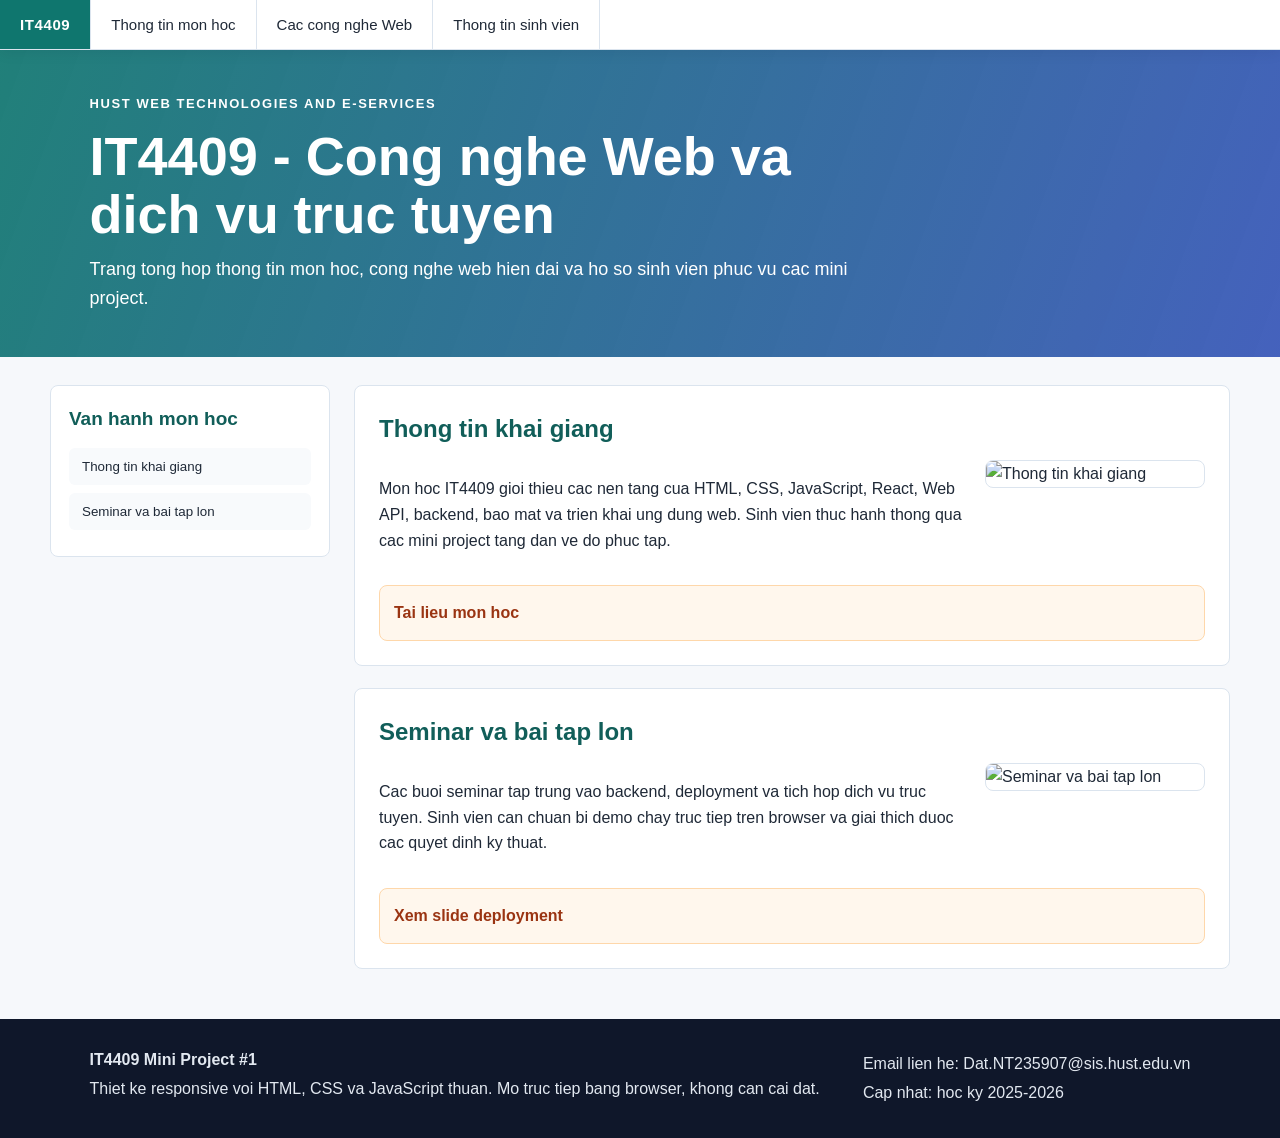
==== mini-project-1/index.html @ bc38d8d2 "Add mini projects 2 and 3 with HTML, CSS, and JavaScript functionality" ====
<!DOCTYPE html>
<html lang="vi">
<head>
  <meta charset="UTF-8">
  <meta name="viewport" content="width=device-width, initial-scale=1.0">
  <title>IT4409 - Cong nghe Web va dich vu truc tuyen</title>
  <link rel="stylesheet" href="styles.css">
</head>
<body>
  <header class="topbar">
    <button class="brand nav-button active" data-section="home" aria-label="Trang chu">IT4409</button>
    <nav class="topnav" aria-label="Menu chinh">
      <button class="nav-button" data-section="course">Thong tin mon hoc</button>
      <button class="nav-button" data-section="tech">Cac cong nghe Web</button>
      <button class="nav-button" data-section="student">Thong tin sinh vien</button>
    </nav>
  </header>

  <section class="hero">
    <div>
      <p class="eyebrow">HUST Web Technologies and e-Services</p>
      <h1>IT4409 - Cong nghe Web va dich vu truc tuyen</h1>
      <p>Trang tong hop thong tin mon hoc, cong nghe web hien dai va ho so sinh vien phuc vu cac mini project.</p>
    </div>
  </section>

  <div class="layout">
    <aside class="sidebar" aria-label="Menu noi dung">
      <h2 id="side-title">Van hanh mon hoc</h2>
      <nav id="side-menu"></nav>
    </aside>

    <main id="content" class="content" tabindex="-1"></main>
  </div>

  <footer class="footer">
    <div>
      <strong>IT4409 Mini Project #1</strong>
      <p>Thiet ke responsive voi HTML, CSS va JavaScript thuan. Mo truc tiep bang browser, khong can cai dat.</p>
    </div>
    <div>
      <p>Email lien he: Dat.NT235907@sis.hust.edu.vn</p>
      <p>Cap nhat: hoc ky 2025-2026</p>
    </div>
  </footer>

  <script src="app.js"></script>
</body>
</html>
---- mini-project-1/styles.css ----
:root {
  --bg: #f6f8fb;
  --paper: #ffffff;
  --ink: #1f2937;
  --muted: #64748b;
  --primary: #0f766e;
  --primary-dark: #115e59;
  --line: #dbe4ee;
  --soft: #e6fffb;
  --ad: #fff7ed;
}

* {
  box-sizing: border-box;
}

html {
  scroll-behavior: smooth;
}

body {
  margin: 0;
  background: var(--bg);
  color: var(--ink);
  font-family: Arial, Helvetica, sans-serif;
  line-height: 1.6;
}

.topbar {
  position: sticky;
  top: 0;
  z-index: 20;
  display: flex;
  align-items: stretch;
  gap: 0;
  background: var(--paper);
  border-bottom: 1px solid var(--line);
  box-shadow: 0 2px 14px rgba(15, 23, 42, 0.08);
}

.brand {
  font-weight: 800;
  letter-spacing: 0.04em;
}

.topnav {
  display: flex;
  flex: 1;
  overflow-x: auto;
}

.nav-button {
  border: 0;
  border-right: 1px solid var(--line);
  background: var(--paper);
  color: var(--ink);
  padding: 16px 20px;
  cursor: pointer;
  font-size: 15px;
  white-space: nowrap;
}

.nav-button:hover,
.nav-button.active {
  background: var(--primary);
  color: #fff;
}

.hero {
  min-height: 260px;
  display: grid;
  align-items: center;
  background: linear-gradient(110deg, rgba(15, 118, 110, 0.92), rgba(30, 64, 175, 0.82)), url("https://images.unsplash.com/photo-1516321318423-f06f85e504b3?auto=format&fit=crop&w=1600&q=80");
  background-size: cover;
  background-position: center;
  color: #fff;
  padding: 44px 7vw;
}

.hero h1 {
  max-width: 820px;
  margin: 0 0 12px;
  font-size: clamp(32px, 5vw, 54px);
  line-height: 1.08;
}

.hero p {
  max-width: 760px;
  margin: 0;
  font-size: 18px;
}

.eyebrow {
  text-transform: uppercase;
  letter-spacing: 0.12em;
  font-size: 13px !important;
  font-weight: 700;
  margin-bottom: 12px !important;
}

.layout {
  display: grid;
  grid-template-columns: 280px minmax(0, 1fr);
  gap: 24px;
  width: min(1180px, calc(100% - 32px));
  margin: 28px auto;
}

.sidebar {
  align-self: start;
  position: sticky;
  top: 68px;
  background: var(--paper);
  border: 1px solid var(--line);
  border-radius: 8px;
  padding: 18px;
}

.sidebar h2 {
  margin: 0 0 14px;
  font-size: 19px;
  color: var(--primary-dark);
}

.side-link {
  display: block;
  width: 100%;
  margin: 8px 0;
  border: 1px solid transparent;
  border-radius: 6px;
  background: #f8fafc;
  color: var(--ink);
  padding: 10px 12px;
  text-align: left;
  cursor: pointer;
}

.side-link:hover {
  border-color: var(--primary);
  color: var(--primary-dark);
}

.content {
  min-width: 0;
}

.article {
  margin-bottom: 22px;
  background: var(--paper);
  border: 1px solid var(--line);
  border-radius: 8px;
  padding: 24px;
}

.article h2 {
  margin: 0 0 12px;
  color: var(--primary-dark);
}

.article-grid {
  display: grid;
  grid-template-columns: minmax(0, 1fr) 220px;
  gap: 20px;
  align-items: start;
}

.article img {
  width: 100%;
  border-radius: 8px;
  border: 1px solid var(--line);
}

.meta-list {
  padding-left: 18px;
}

.ad {
  display: block;
  margin-top: 16px;
  padding: 14px;
  background: var(--ad);
  border: 1px solid #fed7aa;
  border-radius: 8px;
  color: #9a3412;
  text-decoration: none;
  font-weight: 700;
}

.student-card {
  display: grid;
  grid-template-columns: 170px 1fr;
  gap: 22px;
}

.avatar {
  aspect-ratio: 1;
  object-fit: cover;
}

.footer {
  display: flex;
  justify-content: space-between;
  gap: 24px;
  background: #0f172a;
  color: #e2e8f0;
  padding: 28px 7vw;
}

.footer p {
  margin: 4px 0;
}

@media (max-width: 860px) {
  .topbar,
  .topnav,
  .footer {
    flex-wrap: wrap;
  }

  .layout {
    grid-template-columns: 1fr;
  }

  .sidebar {
    position: static;
  }

  .article-grid,
  .student-card {
    grid-template-columns: 1fr;
  }
}

@media (max-width: 560px) {
  .nav-button {
    flex: 1 0 100%;
    text-align: left;
  }

  .hero {
    padding: 34px 20px;
  }

  .layout {
    width: calc(100% - 20px);
    margin: 16px auto;
  }

  .article {
    padding: 18px;
  }
}
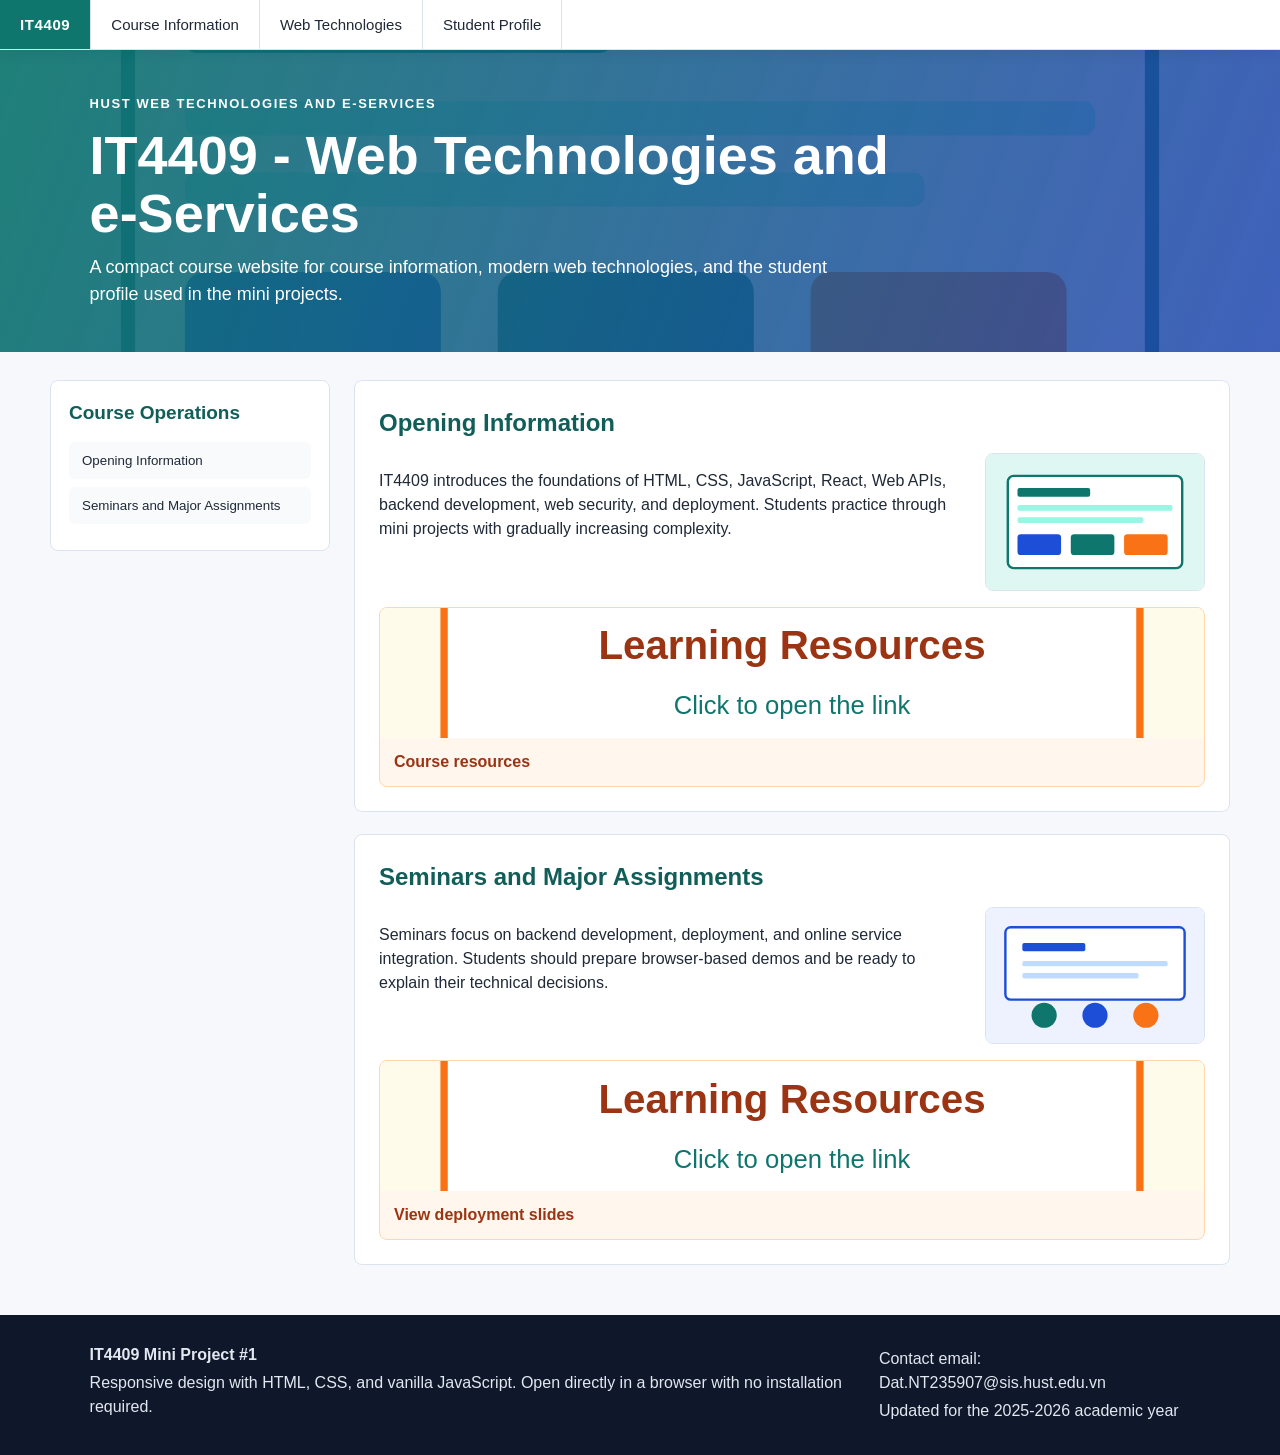
==== commit 011e5685: "Complete web technology mini projects" ====
--- a/mini-project-1/index.html
+++ b/mini-project-1/index.html
@@ -1,32 +1,32 @@
 <!DOCTYPE html>
-<html lang="vi">
+<html lang="en">
 <head>
   <meta charset="UTF-8">
   <meta name="viewport" content="width=device-width, initial-scale=1.0">
-  <title>IT4409 - Cong nghe Web va dich vu truc tuyen</title>
+  <title>IT4409 - Web Technologies and e-Services</title>
   <link rel="stylesheet" href="styles.css">
 </head>
 <body>
   <header class="topbar">
-    <button class="brand nav-button active" data-section="home" aria-label="Trang chu">IT4409</button>
-    <nav class="topnav" aria-label="Menu chinh">
-      <button class="nav-button" data-section="course">Thong tin mon hoc</button>
-      <button class="nav-button" data-section="tech">Cac cong nghe Web</button>
-      <button class="nav-button" data-section="student">Thong tin sinh vien</button>
+    <button class="brand nav-button active" data-section="home" aria-label="Home">IT4409</button>
+    <nav class="topnav" aria-label="Main menu">
+      <button class="nav-button" data-section="course">Course Information</button>
+      <button class="nav-button" data-section="tech">Web Technologies</button>
+      <button class="nav-button" data-section="student">Student Profile</button>
     </nav>
   </header>
 
   <section class="hero">
     <div>
       <p class="eyebrow">HUST Web Technologies and e-Services</p>
-      <h1>IT4409 - Cong nghe Web va dich vu truc tuyen</h1>
-      <p>Trang tong hop thong tin mon hoc, cong nghe web hien dai va ho so sinh vien phuc vu cac mini project.</p>
+      <h1>IT4409 - Web Technologies and e-Services</h1>
+      <p>A compact course website for course information, modern web technologies, and the student profile used in the mini projects.</p>
     </div>
   </section>
 
   <div class="layout">
-    <aside class="sidebar" aria-label="Menu noi dung">
-      <h2 id="side-title">Van hanh mon hoc</h2>
+    <aside class="sidebar" aria-label="Content menu">
+      <h2 id="side-title">Course Operations</h2>
       <nav id="side-menu"></nav>
     </aside>
 
@@ -36,11 +36,11 @@
   <footer class="footer">
     <div>
       <strong>IT4409 Mini Project #1</strong>
-      <p>Thiet ke responsive voi HTML, CSS va JavaScript thuan. Mo truc tiep bang browser, khong can cai dat.</p>
+      <p>Responsive design with HTML, CSS, and vanilla JavaScript. Open directly in a browser with no installation required.</p>
     </div>
     <div>
-      <p>Email lien he: Dat.NT235907@sis.hust.edu.vn</p>
-      <p>Cap nhat: hoc ky 2025-2026</p>
+      <p>Contact email: Dat.NT235907@sis.hust.edu.vn</p>
+      <p>Updated for the 2025-2026 academic year</p>
     </div>
   </footer>
 
--- a/mini-project-1/styles.css
+++ b/mini-project-1/styles.css
@@ -23,7 +23,7 @@
   background: var(--bg);
   color: var(--ink);
   font-family: Arial, Helvetica, sans-serif;
-  line-height: 1.6;
+  line-height: 1.5;
 }
 
 .topbar {
@@ -70,7 +70,7 @@
   min-height: 260px;
   display: grid;
   align-items: center;
-  background: linear-gradient(110deg, rgba(15, 118, 110, 0.92), rgba(30, 64, 175, 0.82)), url("https://images.unsplash.com/photo-1516321318423-f06f85e504b3?auto=format&fit=crop&w=1600&q=80");
+  background: linear-gradient(110deg, rgba(15, 118, 110, 0.92), rgba(30, 64, 175, 0.82)), url("assets/web-learning.svg");
   background-size: cover;
   background-position: center;
   color: #fff;
@@ -177,13 +177,27 @@
 .ad {
   display: block;
   margin-top: 16px;
-  padding: 14px;
   background: var(--ad);
   border: 1px solid #fed7aa;
   border-radius: 8px;
   color: #9a3412;
   text-decoration: none;
   font-weight: 700;
+  overflow: hidden;
+}
+
+.ad img {
+  display: block;
+  width: 100%;
+  max-height: 130px;
+  object-fit: cover;
+  border: 0;
+  border-radius: 0;
+}
+
+.ad span {
+  display: block;
+  padding: 12px 14px;
 }
 
 .student-card {
